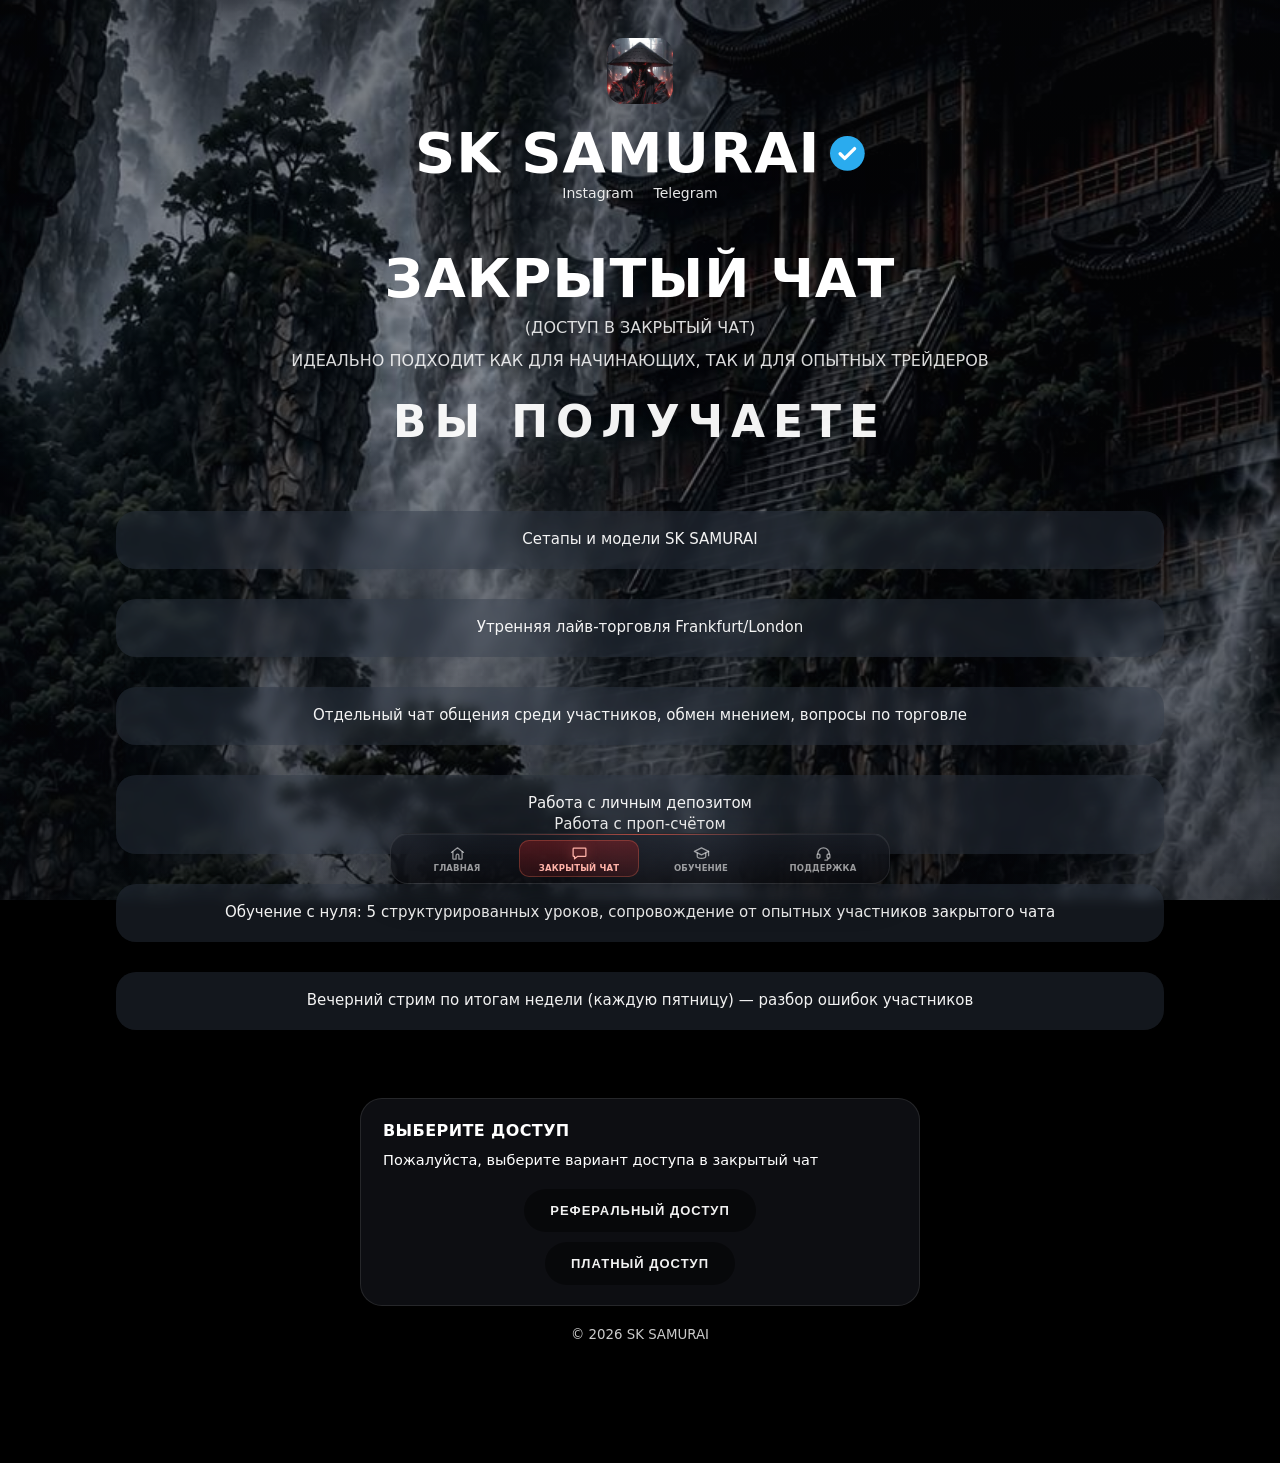
==== details-chat.html @ 68d544ca "changes" ====
<!doctype html>
<html lang="uk">
  <head>
    <meta charset="UTF-8" />
    <meta name="viewport" content="width=device-width, initial-scale=1.0" />
    <title>ЗАКРИТИЙ ЧАТ — SK SAMURAI</title>
    <meta name="description" content="SK-FX PREDATORS — Закритий чат" />
    <link rel="stylesheet" href="styles.css" />
  </head>

  <body data-page="chat">
    <header class="hero" id="top">
      <div class="hero__top">
<img class="hero__logo" src="assets/logo.jpg" alt="SK-FX logo" />
        <h1 class="hero__title">
          SK SAMURAI
          <svg class="hero__verified" viewBox="0 0 24 24" aria-label="Verified" role="img">
            <circle cx="12" cy="12" r="12" fill="#2AABEE"/>
            <path d="M7 12.3l3.2 3.2L17 8.7" fill="none" stroke="#fff" stroke-width="2.3" stroke-linecap="round" stroke-linejoin="round"/>
          </svg>
        </h1>

        <nav class="hero__links" data-i18n-aria="common.navAria" aria-label="Navigation links">
          <a class="link" href="https://www.instagram.com/jeys_voker?igsh=MWp3Y2gwNGY2YXdjdg%3D%3D&utm_source=qr" target="_blank" rel="noopener" data-i18n="common.instagram">Instagram</a>
          <a class="link" href="https://t.me/+vmnQzVOUlys3ZmFi" target="_blank" rel="noopener" data-i18n="common.telegram">Telegram</a>
        </nav>
      </div>
    </header>

    <main class="page">
      <section class="section" data-i18n-aria="chat.sectionAria" aria-label="Деталі: Закритий чат">
        <div class="chat-intro">
          <h2 class="card__title" data-i18n="chat.title">ЗАКРИТИЙ ЧАТ</h2>
          <p class="card__text chat-intro__sub" data-i18n="chat.sub">(ДОСТУП У ЗАКРИТИЙ ЧАТ)</p>
          <p class="card__text chat-intro__desc" data-i18n="chat.desc">ІДЕАЛЬНО ПІДХОДИТЬ ЯК ДЛЯ ПОЧАТКІВЦІВ, ТАК І ДЛЯ ДОСВІДЧЕНИХ ТРЕЙДЕРІВ</p>
          <h2 class="section-label" data-i18n="chat.gets">ВИ ОТРИМУЄТЕ</h2>
        </div>

        <article class="card card--big card--transparent">
          <div class="card__body card__body--center">
            <div class="stack">
              <div class="pill" data-i18n="chat.pill1">Сетапи та моделі SK SAMURAI</div>
              <div class="pill" data-i18n="chat.pill2">Ранкова лайв-торгівля Frankfurt/London</div>
              <div class="pill" data-i18n="chat.pill3">Окремий чат спілкування між учасниками, обмін думками, запитання щодо торгівлі</div>
              <div class="pill" data-i18n-html="chat.pill4">Робота з особистим депозитом<br />Робота з проп-рахунком</div>
              <div class="pill" data-i18n="chat.pill5">Навчання з нуля: 5 структурованих уроків, супровід від досвідчених учасників закритого чату</div>
              <div class="pill" data-i18n="chat.pill6">Вечірній стрим за підсумками тижня (щоп’ятниці) — розбір помилок учасників</div>
            </div>

          </div>
        </article>

        <div class="access-wizard" id="access-wizard">
          <!-- Крок 1: вибір типу доступу -->
          <div class="access-step" data-step="choice">
            <div class="access-head">
              <h3 class="access-title" data-i18n="chat.accessChoiceTitle">ОБЕРІТЬ ДОСТУП</h3>
            </div>
            <p class="access-desc" data-i18n="chat.accessChoiceDesc">Будь ласка, оберіть варіант доступу в закритий чат</p>
            <div class="access-actions">
              <button type="button" class="btn btn--ghost access-btn" data-goto="ref-intro" data-i18n="chat.accessReferralBtn">РЕФЕРАЛЬНИЙ ДОСТУП</button>
              <button type="button" class="btn btn--ghost access-btn" data-goto="paid-info" data-i18n="chat.accessPaidBtn">ПЛАТНИЙ ДОСТУП</button>
            </div>
          </div>

          <!-- Реферальний доступ: крок 1 — про компанію -->
          <div class="access-step" data-step="ref-intro" hidden>
            <div class="access-head">
              <h3 class="access-title" data-i18n="chat.refIntroTitle">БЕЗКОШТОВНИЙ ДОСТУП</h3>
            </div>
            <p class="access-desc" data-i18n="chat.refIntroText">Отримайте довічний доступ за партнерським посиланням із депозитом від 200$</p>
            <ul class="access-checklist">
              <li data-i18n="chat.refCheck1">Ознайомтесь із Forex-компанією</li>
              <li data-i18n="chat.refCheck2">Натисніть «Продовжити», щоб почати реєстрацію</li>
            </ul>
            <div class="access-actions">
              <a class="btn btn--ghost access-btn" href="https://regal-eocursor-ba6.notion.site/FxPro-165fbb7364fe805d9a84fd5944b085ef?source=copy_link" target="_blank" rel="noopener" data-i18n="chat.aboutFxproBtn">ПРО КОМПАНІЮ FXPRO</a>
              <button type="button" class="btn btn--primary access-btn" data-goto="ref-instructions" data-i18n="chat.continueBtn">ПРОДОВЖИТИ</button>
              <button type="button" class="access-back" data-goto="choice" data-i18n="chat.backBtn">НАЗАД</button>
            </div>
          </div>

          <!-- Реферальний доступ: крок 2 — інструкція -->
          <div class="access-step" data-step="ref-instructions" hidden>
            <div class="access-head">
              <h3 class="access-title" data-i18n="chat.refInstrTitle">ІНСТРУКЦІЯ</h3>
            </div>
            <ol class="access-steps-list">
              <li data-i18n="chat.refStep1">Натисни «Реєстрація»</li>
              <li data-i18n="chat.refStep2">Проходиш реєстрацію</li>
              <li data-i18n="chat.refStep3">Проходиш верифікацію</li>
              <li data-i18n="chat.refStep4">Поповни торговий рахунок від 200$</li>
            </ol>
            <p class="access-note" data-i18n="chat.refReadyNote">Після цього натисни «Готово»</p>
            <div class="access-actions">
              <a class="btn btn--ghost access-btn" href="https://fxpro-direct.com/ru/partner/11310160?platform=web" target="_blank" rel="noopener" data-i18n="chat.registerBtn">РЕЄСТРАЦІЯ</a>
              <button type="button" class="btn btn--primary access-btn" data-goto="ref-done" data-i18n="chat.doneBtn">ГОТОВО</button>
              <button type="button" class="access-back" data-goto="ref-intro" data-i18n="chat.backBtn">НАЗАД</button>
            </div>
          </div>

          <!-- Реферальний доступ: крок 3 — написати менеджеру -->
          <div class="access-step" data-step="ref-done" hidden>
            <div class="access-head">
              <h3 class="access-title" data-i18n="chat.refDoneTitle">ВІДМІННО</h3>
            </div>
            <p class="access-desc" data-i18n="chat.refDoneText">Тепер напиши менеджеру. Він перевірить виконання інструкції та відкриє вам доступ у закритий чат</p>
            <div class="access-actions">
              <a class="btn btn--primary access-btn" href="https://t.me/manager_sk_ua" target="_blank" rel="noopener" data-i18n="chat.contactManagerBtn">НАПИСАТИ МЕНЕДЖЕРУ</a>
              <button type="button" class="access-back" data-goto="ref-instructions" data-i18n="chat.backBtn">НАЗАД</button>
            </div>
          </div>

          <!-- Платний доступ: крок 1 — інформація -->
          <div class="access-step" data-step="paid-info" hidden>
            <div class="access-head">
              <h3 class="access-title" data-i18n="chat.paidInfoTitle">ПЛАТНИЙ ДОСТУП</h3>
            </div>
            <p class="access-desc" data-i18n="chat.paidInfoDesc">Доступ із власним Prop / Live рахунком</p>
            <p class="access-price" data-i18n="chat.paidPrice">Ціна 49$ місяць</p>
            <div class="access-actions">
              <button type="button" class="btn btn--primary access-btn" data-goto="paid-pay" data-i18n="chat.payBtn">ОПЛАТИТИ — USDT / TRC20</button>
              <button type="button" class="access-back" data-goto="choice" data-i18n="chat.backBtn">НАЗАД</button>
            </div>
          </div>

          <!-- Платний доступ: крок 2 — реквізити -->
          <div class="access-step" data-step="paid-pay" hidden>
            <div class="access-head">
              <h3 class="access-title" data-i18n="chat.payTitle">Для оплати криптою здійсніть переказ 49$ за реквізитами нижче</h3>
            </div>

            <div class="wallet-box">
              <p class="wallet-box__hint" data-i18n="chat.copyHint">Скопіюйте адресу для оплати</p>
              <div class="wallet-box__row">
                <span class="wallet-box__address">TJ1zxPC26iV64qTiEa5rZTKNy17Evv8sGL</span>
                <button type="button" class="wallet-box__copy" data-copy-wallet="TJ1zxPC26iV64qTiEa5rZTKNy17Evv8sGL">
                  <span data-copy-label data-i18n="chat.copyBtnLabel">Копіювати</span>
                </button>
              </div>
            </div>

            <p class="access-network" data-i18n="chat.networkLabel">Мережа: USDT-TRC20</p>
            <p class="access-warning" data-i18n="chat.networkWarning">Будьте уважні та враховуйте комісію</p>
            <p class="access-note" data-i18n="chat.afterPayNote">Після оплати надішліть менеджеру скрін оплати</p>

            <div class="access-actions">
              <a class="btn btn--primary access-btn" href="https://t.me/manager_sk_ua" target="_blank" rel="noopener" data-i18n="chat.contactManagerBtn">НАПИСАТИ МЕНЕДЖЕРУ</a>
              <button type="button" class="access-back" data-goto="paid-info" data-i18n="chat.backBtn">НАЗАД</button>
            </div>
          </div>
        </div>
      </section>

      <footer class="footer">
        <small>© <span id="year"></span> SK SAMURAI</small>
      </footer>
    </main>

    <nav class="bottom-nav" data-i18n-aria="nav.navAria" aria-label="Нижня навігація">
      <a class="bottom-nav__item" href="index.html#home" data-i18n-aria="nav.homeAria" aria-label="Головна">
        <svg class="bottom-nav__icon" viewBox="0 0 24 24" fill="none" stroke="currentColor" stroke-width="1.8" stroke-linecap="round" stroke-linejoin="round">
          <path d="M3.5 10.5 12 4l8.5 6.5" />
          <path d="M5.5 9.5V19a1 1 0 0 0 1 1H10v-5a2 2 0 0 1 2-2h0a2 2 0 0 1 2 2v5h3.5a1 1 0 0 0 1-1V9.5" />
        </svg>
        <span class="bottom-nav__label" data-i18n="nav.home">Головна</span>
      </a>

      <a class="bottom-nav__item is-active" href="details-chat.html" data-i18n-aria="nav.chatAria" aria-label="Закритий чат">
        <svg class="bottom-nav__icon" viewBox="0 0 24 24" fill="none" stroke="currentColor" stroke-width="1.8" stroke-linecap="round" stroke-linejoin="round">
          <path d="M4 4.5h16a1 1 0 0 1 1 1V15a1 1 0 0 1-1 1H9.5L5 19.5V16H4a1 1 0 0 1-1-1V5.5a1 1 0 0 1 1-1z" />
        </svg>
        <span class="bottom-nav__label" data-i18n="nav.chat">Закритий чат</span>
      </a>

      <a class="bottom-nav__item" href="details-training.html" data-i18n-aria="nav.trainingAria" aria-label="Навчання">
        <svg class="bottom-nav__icon" viewBox="0 0 24 24" fill="none" stroke="currentColor" stroke-width="1.8" stroke-linecap="round" stroke-linejoin="round">
          <path d="M12 4 2 9l10 5 10-5-10-5z" />
          <path d="M6 11.5V16c0 1.5 2.7 3 6 3s6-1.5 6-3v-4.5" />
          <path d="M22 9v6" />
        </svg>
        <span class="bottom-nav__label" data-i18n="nav.training">Навчання</span>
      </a>

      <a class="bottom-nav__item" href="https://t.me/manager_sk_ua" target="_blank" rel="noopener" data-i18n-aria="nav.supportAria" aria-label="Підтримка">
        <svg class="bottom-nav__icon" viewBox="0 0 24 24" fill="none" stroke="currentColor" stroke-width="1.8" stroke-linecap="round" stroke-linejoin="round">
          <path d="M4 13v-1a8 8 0 0 1 16 0v1" />
          <path d="M4 13h1.5A1.5 1.5 0 0 1 7 14.5V17a1.5 1.5 0 0 1-1.5 1.5H4a1 1 0 0 1-1-1v-3.5A1 1 0 0 1 4 13z" />
          <path d="M20 13h-1.5A1.5 1.5 0 0 0 17 14.5V17a1.5 1.5 0 0 0 1.5 1.5H20a1 1 0 0 0 1-1v-3.5a1 1 0 0 0-1-1z" />
          <path d="M18.5 18.5v.5a2.5 2.5 0 0 1-2.5 2.5h-2" />
        </svg>
        <span class="bottom-nav__label" data-i18n="nav.support">Підтримка</span>
      </a>
    </nav>

    <script src="script.js"></script>
  </body>
</html>
---- styles.css ----
/* =========================
  styles.css (UPDATED FULL)
  - Kept your existing styles
  - Added QUANTUM home card + QUANTUM details styles
  - Added cta-row--left
========================= */

/* -----------------------------
   Base
------------------------------ */
* { box-sizing: border-box; }
html, body { height: 100%; }
body {
  margin: 0;
  font-family: system-ui, -apple-system, Segoe UI, Roboto, Arial, sans-serif;
  color: #fff;
  background: #000;
  overflow-x: hidden;
}

/* Background image + dim overlay */
body::before{
  content:"";
  position: fixed;
  inset: 0;
  background: url("assets/bg.jpg") center/cover no-repeat;
  z-index: -2;
}
body::after{
  content:"";
  position: fixed;
  inset: 0;
  background: linear-gradient(180deg, rgba(6,7,10,0.55) 0%, rgba(6,7,10,0.4) 30%, rgba(6,7,10,0.5) 70%, rgba(6,7,10,0.65) 100%);
  z-index: -1;
}

/* -----------------------------
   Layout
------------------------------ */
.page{
  padding: 18px 16px calc(28px + var(--bottom-nav-space, 84px));
}

.section{
  max-width: 1100px;
  margin: 0 auto;
}

.hero{
  padding: 28px 16px 0;
}

.hero__top{
  max-width: 1100px;
  margin: 0 auto;
  text-align: center;
  padding-top: 10px;
}

.hero__logo{
  width: 66px;
  height: 66px;
  border-radius: 16px;
  object-fit: cover;
  margin-bottom: 10px;
}

.hero__title{
  margin: 6px 0 0;
  font-size: clamp(32px, 5vw, 56px);
  font-weight: 800;
  letter-spacing: 1px;
  display: inline-flex;
  align-items: center;
  gap: 10px;
}

.hero__verified{
  width: 0.62em;
  height: 0.62em;
  flex: none;
  transform: translateY(1px);
}

.hero__subtitle{
  margin: 10px 0 14px;
  opacity: 0.9;
  letter-spacing: 2px;
  font-size: 12px;
  font-weight: 800;
}

.hero__links{
  display: inline-flex;
  gap: 20px;
  justify-content: center;
  align-items: center;
  margin-bottom: 18px;
}

.link{
  color: rgba(255,255,255,0.9);
  text-decoration: none;
  font-size: 14px;
}
.link:hover{ text-decoration: underline; }

/* -----------------------------
   Cards
------------------------------ */
.card{
  background: rgba(26, 30, 38, 0.72);
  border-radius: 26px;
  overflow: hidden;
  margin: 16px auto;
}

.card--big{
  width: 100%;
  padding: 0;
}

.card__body{
  padding: 28px 26px;
}

.card__body--center{
  text-align: center;
}

.card__kicker{
  font-size: 12px;
  letter-spacing: 2px;
  opacity: 0.85;
  margin-bottom: 10px;
  text-transform: uppercase;
}

.card__title{
  margin: 0;
  font-weight: 900;
  font-size: clamp(30px, 4.6vw, 54px);
  letter-spacing: 1px;
}

.card__lead{
  margin: 10px 0 10px;
  opacity: 0.92;
}

.card__text{
  margin: 10px 0 0;
  opacity: 0.92;
  line-height: 1.45;
}

.card__text--center{
  max-width: 720px;
  margin-left: auto;
  margin-right: auto;
}

.card--disclaimer{
  max-width: 1100px;
}

.card--mentor .card__body{
  text-align: center;
}

/* -----------------------------
   Bullets (mentor card on home)
------------------------------ */
.bullets{
  list-style: none;
  padding: 0;
  margin: 18px auto 0;
  max-width: 900px;
  text-align: center;
  line-height: 1.55;
  font-size: clamp(16px, 2vw, 26px);
  font-weight: 650;
  opacity: 0.95;
}
.bullets li{
  margin: 10px 0;
}
.bullets li::before{
  content: "• ";
}

/* -----------------------------
   QUANTUM (HOME card)
------------------------------ */
.card--quantum .card__body{
  text-align: left;
}

.quantum__title{
  margin: 0;
  font-weight: 900;
  font-size: clamp(34px, 5vw, 66px);
  letter-spacing: 1px;
  text-align: center;
}


.quantum__subtitle{
  margin: 10px auto 18px;
  opacity: 0.92;
  text-align: center;
  line-height: 1.45;
}

.quantum__list{
  list-style: none;
  padding: 0;
  margin: 0;
  font-size: clamp(16px, 2vw, 26px);
  font-weight: 650;
  line-height: 1.55;
  opacity: 0.95;
}

.quantum__list li{
  margin: 10px 0;
  display: flex;
  gap: 10px;
}
.quantum__list li::before{
  content: "■";
  opacity: 0.9;
  flex: 0 0 auto;
  transform: translateY(2px);
}

/* -----------------------------
   Pills / Stack (details)
------------------------------ */
.stack{
  display: grid;
  gap: 14px;
  margin-top: 18px;
}

.stack--loose{
  gap: 16px;
}

.pill{
  background: rgba(0,0,0,0.45);
  border-radius: 22px;
  padding: 18px 18px;
  line-height: 1.35;
  text-align: center;
  opacity: 0.95;
}

.pill--wide{
  width: min(860px, 100%);
  margin: 0 auto;
  font-size: clamp(18px, 2.2vw, 26px);
  font-weight: 650;
}

.pill--center{
  text-align: center;
}

/* -----------------------------
   Big separation blocks (mentor details)
------------------------------ */
.big-block{
  width: min(920px, 100%);
  margin: 18px auto 0;
  padding: 22px 18px;
  background: rgba(0,0,0,0.45);
  border-radius: 26px;
  font-size: clamp(18px, 2.2vw, 28px);
  line-height: 1.35;
  font-weight: 650;
}

.reviews-block{
  width: min(920px, 100%);
  margin: 18px auto 0;
  padding: 18px 16px 16px;
  border-radius: 26px;
  background: rgba(0,0,0,0.18);
}


.reviews-block--plain{
  background: transparent;
  padding-left: 0;
  padding-right: 0;
}

.purchase-panel{
  width: min(920px, 100%);
  margin: 40px auto 0;
  padding: 18px 16px 16px;
  border-radius: 26px;
  background: rgba(0,0,0,0.18);
}

.purchase-panel .cta-row{
  margin-top: 0;
}

.reviews-title{
  font-size: 20px;
  letter-spacing: 1px;
  opacity: 0.9;
  margin: 6px 0 12px;
  text-transform: uppercase;
}

/* QUANTUM: make reviews title boxed like screenshot */
.reviews-title--boxed{
  display: inline-block;
  padding: 10px 16px;
  border: 2px solid rgba(255,255,255,0.8);
  border-radius: 0;
  opacity: 0.95;
}

/* QUANTUM: slightly lighter reviews area */
.reviews-block--lite{
  background: rgba(0,0,0,0.10);
}

/* -----------------------------
   Story carousel
------------------------------ */
.story{
  position: relative;
  width: 100%;
}

.story__viewport{
  width: 100%;
  overflow: hidden;
  border-radius: 18px;
  background: rgba(0,0,0,0.35);
}

.story__track{
  display: flex;
  gap: 0;
  transition: transform 300ms ease;
  will-change: transform;
}

.story__slide{
  min-width: 100%;
  height: 380px;
  object-fit: contain;
  background: rgba(0,0,0,0.55);
}

.story__nav{
  position: absolute;
  top: 50%;
  transform: translateY(-50%);
  border: 0;
  width: 44px;
  height: 44px;
  border-radius: 999px;
  background: rgba(0,0,0,0.45);
  color: #fff;
  font-size: 26px;
  cursor: pointer;
  z-index: 2;
}
.story__nav:hover{ background: rgba(0,0,0,0.6); }
.story__nav--prev{ left: 10px; }
.story__nav--next{ right: 10px; }

.story__dots{
  display: flex;
  justify-content: center;
  gap: 8px;
  margin-top: 10px;
}
.story__dot{
  width: 8px;
  height: 8px;
  border-radius: 999px;
  background: rgba(255,255,255,0.35);
}
.story__dot.is-active{
  background: rgba(255,255,255,0.95);
}

/* -----------------------------
   Buttons / CTA
------------------------------ */
.cta-row{
  display: flex;
  justify-content: center;
  margin-top: 18px;
  gap: 12px;
  flex-wrap: wrap;
}

.cta-row--center{
  justify-content: center;
}

.cta-row--split{
  justify-content: center;
  gap: 14px;
}

/* NEW: left aligned CTA row (Quantum home screenshot button on left) */
.cta-row--left{
  justify-content: flex-start;
}

.btn{
  appearance: none;
  border: 0;
  cursor: pointer;
  padding: 14px 22px;
  border-radius: 10px;
  font-weight: 800;
  letter-spacing: 1px;
  text-transform: uppercase;
  font-size: 14px;
}

.btn--primary{
  background: #e01818;
  color: #fff;
  min-width: 240px;
  box-shadow: 0 10px 30px rgba(224, 24, 24, 0.25);
}
.btn--primary:hover{ filter: brightness(1.05); }

.btn--join{
  background: #d03326;
  color: #fff;
  text-decoration: none;
  display: inline-flex;
  align-items: center;
  justify-content: center;
  min-width: min(720px, 92vw);
  padding: 18px 22px;
  border-radius: 10px;
  font-size: 18px;
}

.btn--ghost{
  background: rgba(0,0,0,0.45);
  color: rgba(255,255,255,0.95);
  min-width: 160px;
  padding: 18px 22px;
  border-radius: 22px;
}

.btn[disabled]{
  opacity: 0.5;
  cursor: not-allowed;
  filter: grayscale(0.4);
}

/* -----------------------------
   Titles inside details (mobile-like)
------------------------------ */
.screen-title{
  margin: 6px 0 10px;
  font-size: clamp(34px, 5vw, 58px);
  font-weight: 900;
  letter-spacing: 1px;
}

/* QUANTUM: bigger/wider title like screenshot */
.screen-title--wide{
  font-size: clamp(44px, 7vw, 86px);
  letter-spacing: 2px;
  margin-top: 2px;
}

.screen-title--result{
  font-size: clamp(36px, 6vw, 78px);
  letter-spacing: 2px;
  margin-top: 26px;
}

/* -----------------------------
   QUANTUM DETAILS
------------------------------ */
.card--quantum-details{
  background: rgba(0,0,0,0.10); /* closer to screenshot "text on bg" */
}

.quantum-top__subtitle{
  margin: 0 0 16px;
  font-size: clamp(18px, 2.2vw, 30px);
  font-weight: 650;
  opacity: 0.95;
}

.quantum-top__stats{
  width: min(980px, 100%);
  margin: 0 auto 26px;
  display: grid;
  gap: 14px;
  font-size: clamp(18px, 2.3vw, 30px);
  font-weight: 650;
  line-height: 1.25;
}

.q-head{
  width: min(980px, 100%);
  margin: 22px auto 10px;
  text-align: left;
  font-size: clamp(28px, 4vw, 56px);
  font-weight: 900;
  letter-spacing: 1px;
}

.q-head--center{
  text-align: center;
}

.q-head--big{
  margin-top: 28px;
}

.q-paragraph{
  width: min(980px, 100%);
  margin: 0 auto 18px;
  text-align: left;
  font-size: clamp(18px, 2.1vw, 28px);
  line-height: 1.35;
  opacity: 0.95;
}

.q-format{
  width: min(980px, 100%);
  margin: 12px auto 24px;
  display: grid;
  gap: 14px;
}

.q-item{
  background: rgba(26, 30, 38, 0.72);
  border-radius: 22px;
  padding: 18px 18px;
  font-size: clamp(18px, 2.1vw, 28px);
  font-weight: 650;
  line-height: 1.25;
  text-align: left;
}

.q-includes{
  width: min(980px, 100%);
  margin: 0 auto 22px;
  display: grid;
  gap: 14px;
  font-size: clamp(18px, 2.1vw, 28px);
  font-weight: 650;
  line-height: 1.35;
  text-align: center; /* screenshot is centered */
}

.q-result{
  width: min(820px, 100%);
  margin: 8px auto 8px;
  background: rgba(26, 30, 38, 0.72);
  border-radius: 26px;
  padding: 22px 20px;
  font-size: clamp(18px, 2.1vw, 28px);
  font-weight: 650;
  line-height: 1.35;
  text-align: center;
}

/* -----------------------------
   Footer
------------------------------ */
.footer{
  text-align: center;
  opacity: 0.8;
  margin-top: 18px;
  padding-bottom: 8px;
}

/* -----------------------------
   Helpers
------------------------------ */
.is-hidden{ display: none !important; }

/* Spacing between cards so they do not overlap visually */
#home .card{
  margin: 22px auto;
}

/* Responsive tweaks */
@media (max-width: 560px){
  .card__body{ padding: 22px 18px; }
  .btn--primary{ min-width: 210px; }
  .story__slide{ height: 320px; }
  .q-item{ text-align: left; }
  .quantum__list li{ align-items: flex-start; }
}

.card--quantum .quantum-cta{
  display: flex;
  justify-content: center;
  margin-top: 18px;
}

/* Center text inside the QUANTUM "Подробнее" button */
.card--quantum a.btn{
  display: flex;
  align-items: center;
  justify-content: center;
  text-align: center;
  padding-left: 0;   /* прибираємо можливий зсув */
  padding-right: 0;  /* прибираємо можливий зсув */
}

.hero__links--social{
  display: flex;
  gap: 28px;
  justify-content: center;
  margin-top: 18px;
}

.social-link{
  display: flex;
  align-items: center;
  gap: 10px;
  color: #fff;
  text-decoration: none;
  font-weight: 500;
  transition: opacity .2s ease, transform .2s ease;
}

.social-link img{
  width: 22px;
  height: 22px;
  display: block;
}

.social-link:hover{
  opacity: 0.8;
  transform: translateY(-1px);
}

/* Clickable "ОТЗЫВЫ УЧЕНИКОВ" title */
.reviews-title--link{
  display: inline-flex;
  align-items: center;
  justify-content: center;
  gap: 10px;

  text-decoration: none;
  color: #fff;

  padding: 10px 18px;
  border-radius: 999px;

  /* glass + subtle border */
  background: rgba(0,0,0,.30);
  border: 1px solid rgba(255,255,255,.18);
  backdrop-filter: blur(10px);

  letter-spacing: .18em;
  text-transform: uppercase;

  transition: transform .18s ease, opacity .18s ease, border-color .18s ease, background .18s ease;
}

.reviews-title--price{
  border: none;
  cursor: default;
}

.reviews-title--price:hover{
  border: none;
  transform: none;
}

.reviews-title__icon{
  font-size: 0.95em;
  opacity: .85;
  transform: translateY(-1px);
}

.reviews-title--link:hover{
  transform: translateY(-1px);
  border-color: rgba(255,255,255,.35);
  background: rgba(0,0,0,.40);
}

.reviews-title--link:active{
  transform: translateY(0px);
  opacity: .92;
}

.reviews-title--link:focus-visible{
  outline: 2px solid rgba(255,255,255,.55);
  outline-offset: 4px;
}

/* MENTORSHIP: bullets left, while the card can stay centered */
.card--mentor .bullets{
  text-align: left;        /* головне */
  max-width: 720px;        /* щоб не тягнулося на всю ширину */
  margin: 18px auto 22px;  /* сам список по центру карточки */
  padding-left: 28px;      /* відступ під маркери */
}

/* якщо в тебе глобально li центряться або мають margin-auto */
.card--mentor .bullets li{
  text-align: left;
  margin: 0 0 12px 0;
  line-height: 1.5;
}

/* MENTORSHIP: real left bullets (no centered-looking text) */
.card--mentor .bullets{
  list-style: disc;              /* повертаємо нормальні маркери */
  list-style-position: outside;
  text-align: left;
  max-width: 820px;              /* трохи ширше, щоб не ламало рядки дивно */
  margin: 18px auto 22px;
  padding-left: 44px;            /* відступ під маркер + текст */
}

/* прибираємо штучну крапку "• " саме в mentor */
.card--mentor .bullets li::before{
  content: none !important;
}

.card--mentor .bullets li{
  margin: 10px 0;
  text-align: left;
}

.card--mentor .bullets{
  list-style: none;
  padding: 0;

  /* 🔥 головне тут */
  margin: 18px 0 22px;     /* було auto → тепер притиснуто вліво */
  max-width: 820px;

  text-align: left;
}

/* =========================
   MENTORSHIP: left list with bullets
========================= */
.card--mentor .bullets{
  list-style: disc;            /* ← повертаємо кружечки */
  list-style-position: outside;

  margin: 18px 0 22px;         /* ← притискаємо список вліво */
  padding-left: 28px;          /* ← місце під кружечки */

  max-width: 820px;
  text-align: left;
}

.card--mentor .bullets li{
  margin: 12px 0;
  text-align: left;
}

/* =========================
   CLOSED CHAT: bullets left only
========================= */
.card:not(.card--mentor):not(.card--quantum) .bullets{
  list-style: disc;
  list-style-position: outside;

  text-align: left;
  max-width: 820px;

  margin: 22px auto 26px;
  padding-left: 44px; /* відступ під кружечки */
}

.card:not(.card--mentor):not(.card--quantum) .bullets li{
  margin: 12px 0;
  text-align: left;
}

/* прибираємо штучні • якщо десь ще лишились */
.card:not(.card--mentor):not(.card--quantum) .bullets li::before{
  content: none !important;
}

/* CLOSED CHAT: bullets like mentor (left edge), but keep title/subtitle centered */
#home > .card:not(.card--mentor):not(.card--quantum) .bullets{
  list-style: disc;
  list-style-position: outside;

  text-align: left;
  max-width: none;        /* не обмежуємо ширину */
  width: 100%;            /* займає всю ширину карточки */

  margin: 22px 0 26px;    /* ВАЖЛИВО: без auto, щоб не центрувало */
  padding-left: 44px;     /* кружечки + відступ (як у mentor) */
}

/* прибираємо кастомний "• " (якщо десь лишився) */
#home > .card:not(.card--mentor):not(.card--quantum) .bullets li::before{
  content: none !important;
}

#home > .card:not(.card--mentor):not(.card--quantum) .bullets li{
  margin: 12px 0;
  text-align: left;
}

/* ===== FIX: "Закрытый чат" bullets як у "Менторшип" ===== */

/* 1) лишаємо заголовок/підзаголовок по центру */
#home .card.card--big:first-of-type .card__body--center{
  text-align: center;
}

/* 2) список зсуваємо вліво і робимо як у mentor */
#home .card.card--big:first-of-type .card__body--center .bullets{
  list-style: disc !important;
  list-style-position: outside;

  text-align: left !important;

  /* головне: прибираємо "центрування списку" */
  margin: 18px 0 22px !important;     /* БЕЗ auto */
  max-width: 820px !important;        /* як у mentor (можеш 720/820) */
  padding-left: 44px !important;      /* як у mentor */

  /* якщо десь є align/justify */
  display: block !important;
}

/* 3) прибираємо ваш кастомний маркер "• " (бо тепер нормальні кружечки) */
#home .card.card--big:first-of-type .card__body--center .bullets li::before{
  content: none !important;
}

/* 4) на всякий — текст кожного пункту точно зліва */
#home .card.card--big:first-of-type .card__body--center .bullets li{
  text-align: left !important;
}

/* QUANTUM: зробити маркери кружечками як у інших */
.quantum__list li::before{
  content: "•" !important;   /* було "■" */
  opacity: 0.95;
  transform: translateY(0);  /* щоб не було зсуву */
}

/* опційно: трохи нормальніший відступ між кружечком і текстом */
.quantum__list li{
  gap: 12px;
}

/* ===============================
   CHAT CARD — FORCE LEFT CONTENT
   (mobile friendly, like mentorship)
================================ */

/* прибираємо центр для тексту КРІМ заголовків */
.card[aria-label="Закритий чат"] .card__body{
  text-align: left;
}

/* заголовок і підзаголовок лишаємо по центру */
.card[aria-label="Закритий чат"] .card__title,
.card[aria-label="Закритий чат"] .card__text{
  text-align: center;
}

/* список — реально зліва */
.card[aria-label="Закритий чат"] .bullets{
  list-style: disc;
  list-style-position: outside;

  max-width: 100%;
  margin: 22px 0 26px;     /* ❗ без auto */
  padding-left: 48px;      /* ❗ сильний зсув вліво */

  text-align: left;
}

/* текст пунктів */
.card[aria-label="Закритий чат"] .bullets li{
  margin: 14px 0;
  font-size: clamp(16px, 4.2vw, 22px);
  line-height: 1.45;
}

/* на мобільному ще сильніше вліво */
@media (max-width: 560px){
  .card[aria-label="Закритий чат"] .bullets{
    padding-left: 36px;
  }
}

/* CHAT: subtitle center aligned */
.card[aria-label="Закритий чат"] .card__text{
  text-align: center;
  margin-left: auto;
  margin-right: auto;
}

/* CHAT: center alignment on mobile */
@media (max-width: 560px){
  .card[aria-label="Закритий чат"] .card__text{
    margin-left: auto;
    margin-right: auto;
    text-align: center;
  }

  .card[aria-label="Закритий чат"] .bullets{
    margin-left: 12px;   /* щоб subtitle і список були в одній лінії */
  }
}

.section-label{
  text-align: center;
  font-size: clamp(18px, 3vw, 23px);
  font-weight: 700;
  letter-spacing: 0.08em; /* ⬅️ вужче, як у заголовків */
  text-transform: uppercase;
  opacity: 0.9;
  margin: 24px 0 20px;
  position: relative;
}

.section-label::after{
  content: "";
  display: block;
  width: 90px;
  height: 1px;
  background: rgba(255,255,255,0.35);
  margin: 10px auto 0;
}

.chat-intro {
  text-align: center;
  margin-bottom: 32px;
}

.chat-intro .card__text {
  opacity: 0.85;
}

.chat-benefits {
  background: rgba(22, 26, 34, 0.85);
  border-radius: 24px;
  padding: 24px;
}

/* DETAILS-CHAT: top area without brown card */
.chat-intro{
  max-width: 1100px;
  margin: 0 auto 18px;
  padding: 10px 16px 0;
  text-align: center;
}

.chat-intro__sub{
  margin: 6px 0 0;
  opacity: 0.9;
}

.chat-intro__desc{
  margin: 10px 0 0;
  opacity: 0.85;
}

/* "ВЫ ПОЛУЧАЕТЕ" look */
.section-label{
  margin: 24px 0 10px;
  font-weight: 800;
  letter-spacing: .18em; /* якщо завелике — зменш до .10em */
  text-transform: uppercase;
  opacity: 0.95;
  font-size: clamp(22px, 4vw, 44px);
}

.section-label__line{
  width: 220px;
  height: 2px;
  background: rgba(255,255,255,0.35);
  margin: 0 auto;
  border-radius: 2px;
}

/* brown card starts AFTER the label */
.card--chat-body{
  margin-top: 14px;
}

/* REMOVE LINE UNDER "ВЫ ПОЛУЧАЕТЕ" */
.section-label::after,
.section-label::before {
  content: none !important;
  display: none !important;
}

/* ================================
   Transparent cards (Chat & Mentorship)
================================ */

.card--transparent {
  background: transparent !important;
  box-shadow: none !important;
}

/* ================================
   Pills — brown background blocks
   (Chat & Mentorship)
================================ */

.pill {
  background: rgba(52, 60, 74, 0.42); /* коричневий фон */
  color: #ffffff;

  border-radius: 20px;
  padding: 18px 26px;
  margin-bottom: 16px;

  text-align: center;
  font-size: 15px;
  line-height: 1.45;

  backdrop-filter: blur(6px);
  -webkit-backdrop-filter: blur(6px);
}

/* Мобільна адаптація */
@media (max-width: 600px) {
  .pill {
    font-size: 14px;
    padding: 16px 18px;
    border-radius: 18px;
  }
}

/* =========================
   QUANTUM — same brown as Chat & Mentorship
   ========================= */

/* Формат работы */
.card--quantum-details .q-item {
  background: rgba(52, 60, 74, 0.42); /* коричневий фон */
  border-radius: 28px;
  padding: 18px 24px;
  margin-bottom: 14px;
}

/* Что входит */
.card--quantum-details .q-includes > div {
  background: rgba(52, 60, 74, 0.42); /* коричневий фон */
  border-radius: 28px;
  padding: 18px 24px;
  margin-bottom: 14px;
}

/* Результат */
.card--quantum-details .q-result {
  background: rgba(52, 60, 74, 0.42); /* коричневий фон */
  border-radius: 28px;
  padding: 22px 26px;
}

/* Mentor — make big-block same brown as pills */
.card--transparent .big-block {
  background: rgba(52, 60, 74, 0.42); /* той самий коричневий */
  border-radius: 28px;
  padding: 22px 26px;
  color: #fff;
  text-align: center;
}

/* Force reviews button text to stay in one line */
.reviews-title {
  white-space: nowrap;
}

@media (max-width: 480px) {
  .reviews-title {
    font-size: 14px;
    letter-spacing: 0.04em;
  }
}

.big-block {
  margin-top: 100px;    /* відступ від верхніх фраз */
  margin-bottom: 50px; /* відступ до відгуків */
}

.screen-title {
  margin-bottom: 50px;
}

.quantum-top__subtitle {
  margin-top: 6px;   /* було більше */
  margin-bottom: 50px;
}

.quantum-top__stats {
  text-align: left;
  align-items: flex-start;
  max-width: 950px;
  margin: 0 auto 40px auto; /* по центру блок, але текст зліва */
}

.quantum-top__stats div {
  margin-bottom: 10px;
}

.q-head {
  margin-bottom: 24px;
}

.q-paragraph {
  margin-bottom: 22px;
  line-height: 1.6;
}

.q-head--center {
  margin-top: 100px;   /* головний відступ */
}

/* QUANTUM — убрать коричневый фон только в блоке "Что входит ?" */
.q-includes > div {
  background: transparent !important;
  box-shadow: none !important;
  border-radius: 0 !important;
  padding: 0 !important;
}

/* QUANTUM — отступ между результатом и кнопкой "Отзывы учеников" */
.q-result {
  margin-bottom: 48px;
}

/* QUANTUM — отступ между статистикой и блоком "ДЛЯ КОГО" */
.quantum-top__stats {
  margin-bottom: 75px;
}

/* Відстань МІЖ трьома карточками на головній */
#home {
  display: flex;
  flex-direction: column;
  gap: 12px; /* змінюй як треба: 60/80/100/120 */
}
/* FIXES */
.details-quantum .reviews-block{background: transparent !important;padding:0 !important;}
.details-quantum .story__viewport,
.details-quantum .story__slide{
  background: transparent !important;
}
.details-quantum .story{
  background: transparent !important;
}
.purchase-panel{
  margin-top:20px !important;
  padding-top:12px !important;
  padding-bottom:12px !important;
}
.purchase-panel .price-box{
  margin:0 auto 14px !important;
}
.purchase-panel .cta-row{
  margin-top:0 !important;
}


/* -----------------------------
   Language switcher
------------------------------ */
.language-switcher{
  display: inline-flex;
  flex-direction: column;
  gap: 10px;
  align-items: center;
  margin-bottom: 18px;
  width: 100%;
}

.language-switcher--inner{
  margin-bottom: 14px;
}

.language-switcher__label{
  font-size: 12px;
  letter-spacing: 1.5px;
  text-transform: uppercase;
  opacity: 0.92;
}

.language-switcher__dropdown{
  position: relative;
  display: inline-flex;
  justify-content: center;
}

.language-switcher__trigger{
  display: inline-flex;
  align-items: center;
  justify-content: center;
  gap: 10px;
  min-width: 116px;
  padding: 10px 14px;
  border-radius: 999px;
  border: 1px solid rgba(255,255,255,0.34);
  background: rgba(255,255,255,0.08);
  color: #fff;
  font-size: 14px;
  font-weight: 700;
  letter-spacing: 0.8px;
  cursor: pointer;
  backdrop-filter: blur(10px);
  -webkit-backdrop-filter: blur(10px);
  transition: background .18s ease, border-color .18s ease, transform .18s ease;
}

.language-switcher__trigger:hover{
  background: rgba(255,255,255,0.12);
  transform: translateY(-1px);
}

.language-switcher__trigger.is-open{
  background: rgba(255,255,255,0.14);
  border-color: rgba(255,255,255,0.52);
}

.language-switcher__current{
  display: inline-flex;
  align-items: center;
  gap: 8px;
}

.language-switcher__flag,
.language-option__flag{
  font-size: 15px;
  line-height: 1;
}

.language-switcher__current-code{
  min-width: 28px;
  text-align: left;
}

.language-switcher__chevron{
  font-size: 12px;
  opacity: 0.9;
  transition: transform .18s ease;
}

.language-switcher__trigger.is-open .language-switcher__chevron{
  transform: rotate(180deg);
}

.language-switcher__menu{
  position: absolute;
  top: calc(100% + 10px);
  left: 50%;
  transform: translateX(-50%);
  width: max-content;
  min-width: 208px;
  padding: 8px;
  border-radius: 18px;
  background: rgba(18, 20, 26, 0.92);
  border: 1px solid rgba(255,255,255,0.12);
  box-shadow: 0 18px 42px rgba(0,0,0,0.34);
  backdrop-filter: blur(14px);
  -webkit-backdrop-filter: blur(14px);
  display: grid;
  gap: 4px;
  z-index: 30;
}

.language-option{
  display: grid;
  grid-template-columns: 18px 32px 1fr;
  align-items: center;
  gap: 10px;
  width: 100%;
  padding: 10px 12px;
  border: 0;
  border-radius: 12px;
  background: transparent;
  color: #fff;
  text-align: left;
  cursor: pointer;
  transition: background .18s ease, transform .18s ease;
}

.language-option:hover{
  background: rgba(255,255,255,0.10);
  transform: translateY(-1px);
}

.language-option.is-active{
  background: rgba(255,255,255,0.14);
}

.language-option__code{
  font-size: 13px;
  font-weight: 800;
  letter-spacing: 0.8px;
}

.language-option__name{
  font-size: 13px;
  font-weight: 600;
  opacity: 0.94;
}


/* =========================
   FINAL FIXES (2026-03-20)
========================= */

/* Top block: keep language switcher + logo perfectly centered */
.hero__top{
  display: flex !important;
  flex-direction: column !important;
  align-items: center !important;
  justify-content: center !important;
}

.hero__top > *{
  margin-left: auto;
  margin-right: auto;
}

.language-switcher{
  display: flex !important;
  flex-direction: column !important;
  align-items: center !important;
  justify-content: center !important;
  width: 100%;
}

.language-switcher__buttons{
  display: flex !important;
  justify-content: center !important;
  align-items: center !important;
  width: 100%;
}

.hero__logo{
  display: block;
  margin-left: auto !important;
  margin-right: auto !important;
}

/* Closed chat subtitle: center aligned */
#home .card.card--big:first-of-type .card__body--center > .card__text{
  text-align: center !important;
  width: 100%;
  max-width: none !important;
  margin-left: auto !important;
  margin-right: auto !important;
}

@media (max-width: 560px){
  #home .card.card--big:first-of-type .card__body--center > .card__text{
    margin-left: auto !important;
    margin-right: auto !important;
    text-align: center !important;
  }
}


/* =========================
   FINAL FIXES (2026-03-21)
========================= */
.hero{
  position: relative;
}

.hero__top{
  position: relative;
}

.language-switcher{
  position: absolute !important;
  top: 6px;
  right: 0;
  width: auto !important;
  margin: 0 !important;
  align-items: flex-end !important;
  justify-content: flex-start !important;
  z-index: 50;
}

.language-switcher__label{
  display: none !important;
}

.language-switcher__dropdown{
  justify-content: flex-end;
}

.language-switcher__trigger{
  min-width: 92px;
  padding: 8px 12px;
  gap: 8px;
  font-size: 13px;
}

.language-switcher__current{
  gap: 6px;
}

.language-switcher__flag,
.language-option__flag{
  font-size: 14px;
}

.language-switcher__menu[hidden]{
  display: none !important;
}

.language-switcher__menu{
  top: calc(100% + 8px);
  left: auto;
  right: 0;
  transform: none;
  min-width: 176px;
  padding: 6px;
  border-radius: 16px;
}

.language-option{
  grid-template-columns: 16px 28px 1fr;
  gap: 8px;
  padding: 9px 10px;
  border-radius: 10px;
}

.language-option__code,
.language-option__name{
  font-size: 12px;
}

@media (max-width: 560px){
  .hero{
    padding-top: 22px;
  }

  .language-switcher{
    top: 2px;
    right: 4px;
  }

  .language-switcher__trigger{
    min-width: 84px;
    padding: 7px 10px;
    font-size: 12px;
  }

  .language-switcher__menu{
    min-width: 164px;
  }
}

/* -----------------------------
   Bottom navigation bar
------------------------------ */
:root{
  --bottom-nav-space: 84px;
}

.bottom-nav{
  position: fixed;
  left: 0;
  right: 0;
  bottom: calc(env(safe-area-inset-bottom, 0px) + 16px);
  z-index: 40;
  display: flex;
  justify-content: space-between;
  align-items: stretch;
  gap: 2px;
  max-width: 500px;
  width: calc(100% - 20px);
  margin: 0 auto;
  padding: 6px;
  background: linear-gradient(180deg, rgba(24, 27, 34, 0.5) 0%, rgba(16, 18, 24, 0.68) 55%, rgba(10, 11, 15, 0.78) 100%);
  backdrop-filter: blur(20px) saturate(150%);
  -webkit-backdrop-filter: blur(20px) saturate(150%);
  border: 1px solid rgba(255, 255, 255, 0.09);
  border-radius: 18px;
  box-shadow: 0 10px 34px rgba(0, 0, 0, 0.4), inset 0 1px 0 rgba(255, 255, 255, 0.06);
}

.bottom-nav::before{
  content: "";
  position: absolute;
  top: 0;
  left: 18%;
  right: 18%;
  height: 1px;
  background: linear-gradient(90deg, rgba(224, 24, 24, 0) 0%, rgba(255, 90, 70, 0.6) 50%, rgba(224, 24, 24, 0) 100%);
}

.bottom-nav__item{
  position: relative;
  flex: 1 1 0;
  display: flex;
  flex-direction: column;
  align-items: center;
  justify-content: center;
  gap: 2px;
  padding: 5px 3px 4px;
  border-radius: 10px;
  color: rgba(255, 255, 255, 0.58);
  text-decoration: none;
  text-align: center;
  transition: color 0.15s ease, background 0.15s ease;
}

.bottom-nav__item:hover{
  color: rgba(255, 255, 255, 0.88);
  background: rgba(255, 255, 255, 0.06);
}

.bottom-nav__icon{
  width: 17px;
  height: 17px;
  flex: none;
}

.bottom-nav__label{
  font-size: 8.5px;
  font-weight: 700;
  letter-spacing: 0.15px;
  line-height: 1.1;
  text-transform: uppercase;
}

.bottom-nav__item.is-active{
  color: #ffb3a8;
  background: linear-gradient(180deg, rgba(224, 24, 24, 0.28), rgba(224, 24, 24, 0.12));
  box-shadow: inset 0 0 0 1px rgba(255, 120, 90, 0.28);
}

.bottom-nav__item.is-active .bottom-nav__icon{
  filter: drop-shadow(0 0 6px rgba(255, 91, 77, 0.6));
}

@media (max-width: 380px){
  .bottom-nav__label{ font-size: 7.8px; }
  .bottom-nav__icon{ width: 16px; height: 16px; }
}

/* -----------------------------
   Access wizard (Закритий чат)
------------------------------ */
.access-wizard{
  width: min(560px, 100%);
  margin: 24px auto 0;
  background: rgba(18, 20, 26, 0.72);
  border: 1px solid rgba(255, 255, 255, 0.1);
  border-radius: 22px;
  backdrop-filter: blur(14px);
  -webkit-backdrop-filter: blur(14px);
  overflow: hidden;
}

.access-step{
  padding: 22px 22px 20px;
}

.access-head{
  margin-bottom: 10px;
}

.access-title{
  margin: 0;
  font-size: 16px;
  font-weight: 800;
  letter-spacing: 0.4px;
  text-transform: uppercase;
  color: #ffffff;
}

.access-desc{
  margin: 0 0 18px;
  font-size: 14.5px;
  line-height: 1.5;
  color: #ffffff;
}

.access-price{
  margin: -6px 0 18px;
  font-size: 15px;
  font-weight: 700;
  color: #ffffff;
}

.access-checklist{
  list-style: none;
  margin: 0 0 18px;
  padding: 0;
  display: grid;
  gap: 10px;
}

.access-checklist li{
  font-size: 14px;
  line-height: 1.4;
  color: #ffffff;
}

.access-steps-list{
  list-style: none;
  margin: 0 0 14px;
  padding: 0;
  display: grid;
  gap: 10px;
}

.access-steps-list li{
  font-size: 14px;
  line-height: 1.4;
  color: #ffffff;
}

.access-note{
  margin: 0 0 18px;
  font-size: 13px;
  color: #ffffff;
}

.access-actions{
  display: flex;
  flex-direction: column;
  align-items: center;
  gap: 10px;
}

.access-btn{
  width: auto;
  max-width: 100%;
  display: inline-flex;
  align-items: center;
  justify-content: center;
  font-size: 13px;
  min-width: 0;
  padding: 14px 26px;
  white-space: nowrap;
}

.access-back{
  appearance: none;
  background: none;
  border: none;
  padding: 6px 4px;
  margin-top: 2px;
  color: #ffffff;
  font-weight: 800;
  letter-spacing: 1px;
  text-transform: uppercase;
  font-size: 13px;
  text-decoration: underline;
  text-underline-offset: 3px;
  cursor: pointer;
}

.access-back:hover{
  opacity: 0.8;
}

.wallet-box{
  margin: 4px 0 18px;
  padding: 14px 16px;
  border-radius: 14px;
  background: rgba(0,0,0,0.35);
  border: 1px dashed rgba(255,255,255,0.22);
}

.wallet-box__hint{
  margin: 0 0 8px;
  font-size: 12.5px;
  color: #ffffff;
}

.wallet-box__row{
  display: flex;
  align-items: center;
  gap: 10px;
}

.wallet-box__address{
  flex: 1 1 auto;
  font-size: 13px;
  word-break: break-all;
  font-family: ui-monospace, SFMono-Regular, Menlo, Consolas, monospace;
  color: #fff;
}

.wallet-box__copy{
  flex: none;
  display: flex;
  align-items: center;
  gap: 6px;
  padding: 8px 12px;
  border-radius: 10px;
  background: rgba(255,255,255,0.1);
  border: 1px solid rgba(255,255,255,0.18);
  color: #fff;
  font-size: 12px;
  font-weight: 700;
  cursor: pointer;
  transition: background 0.15s ease;
}

.wallet-box__copy:hover{
  background: rgba(255,255,255,0.18);
}

.wallet-box__copy.is-copied{
  background: rgba(60, 190, 110, 0.35);
  border-color: rgba(60, 190, 110, 0.5);
}

.access-network{
  margin: 0 0 6px;
  font-size: 13.5px;
  color: #ffffff;
}

.access-warning{
  margin: 0 0 18px;
  font-size: 12.5px;
  color: #ffffff;
}
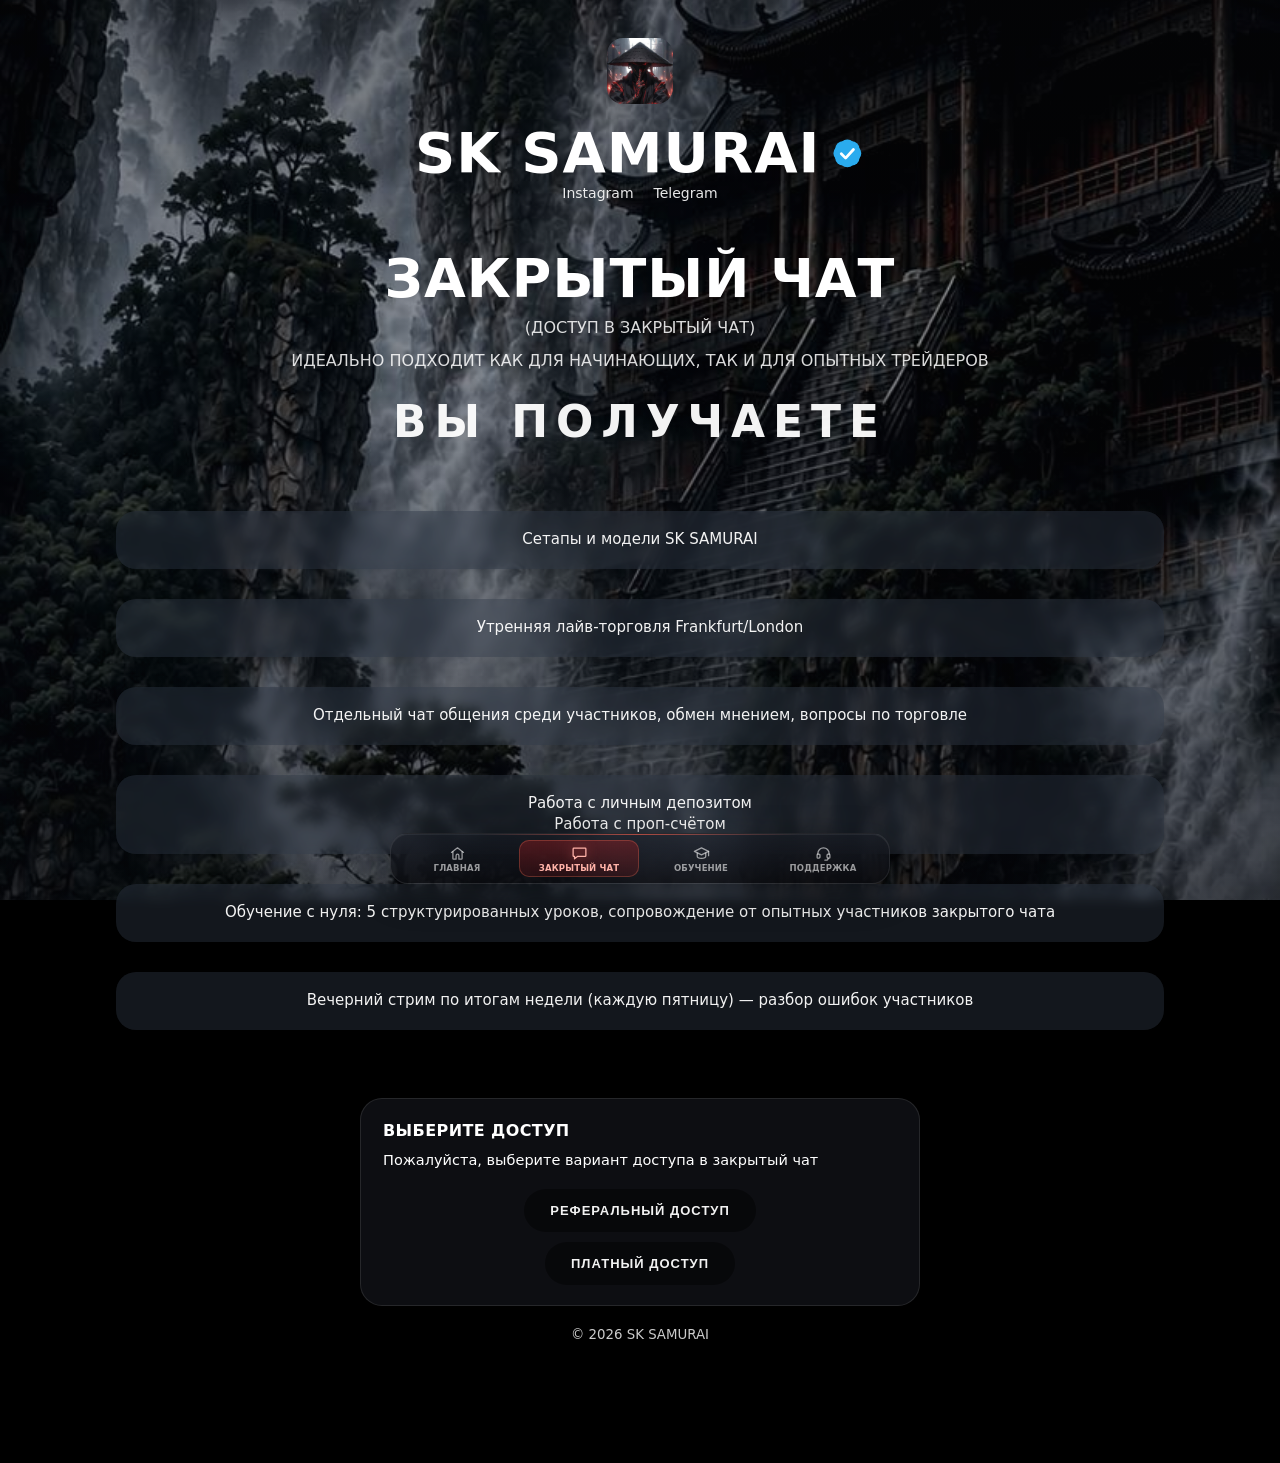
==== commit 3345e341: "changes" ====
--- a/details-chat.html
+++ b/details-chat.html
@@ -14,9 +14,12 @@
 <img class="hero__logo" src="assets/logo.jpg" alt="SK-FX logo" />
         <h1 class="hero__title">
           SK SAMURAI
-          <svg class="hero__verified" viewBox="0 0 24 24" aria-label="Verified" role="img">
-            <circle cx="12" cy="12" r="12" fill="#2AABEE"/>
-            <path d="M7 12.3l3.2 3.2L17 8.7" fill="none" stroke="#fff" stroke-width="2.3" stroke-linecap="round" stroke-linejoin="round"/>
+          <svg class="hero__verified" viewBox="0 0 40 40" aria-label="Verified" role="img">
+            <g fill="#2AABEE">
+              <rect x="6" y="6" width="28" height="28" rx="9"/>
+              <rect x="6" y="6" width="28" height="28" rx="9" transform="rotate(45 20 20)"/>
+            </g>
+            <path d="M13 20.5l5 5 9-10" fill="none" stroke="#fff" stroke-width="3.2" stroke-linecap="round" stroke-linejoin="round"/>
           </svg>
         </h1>
 
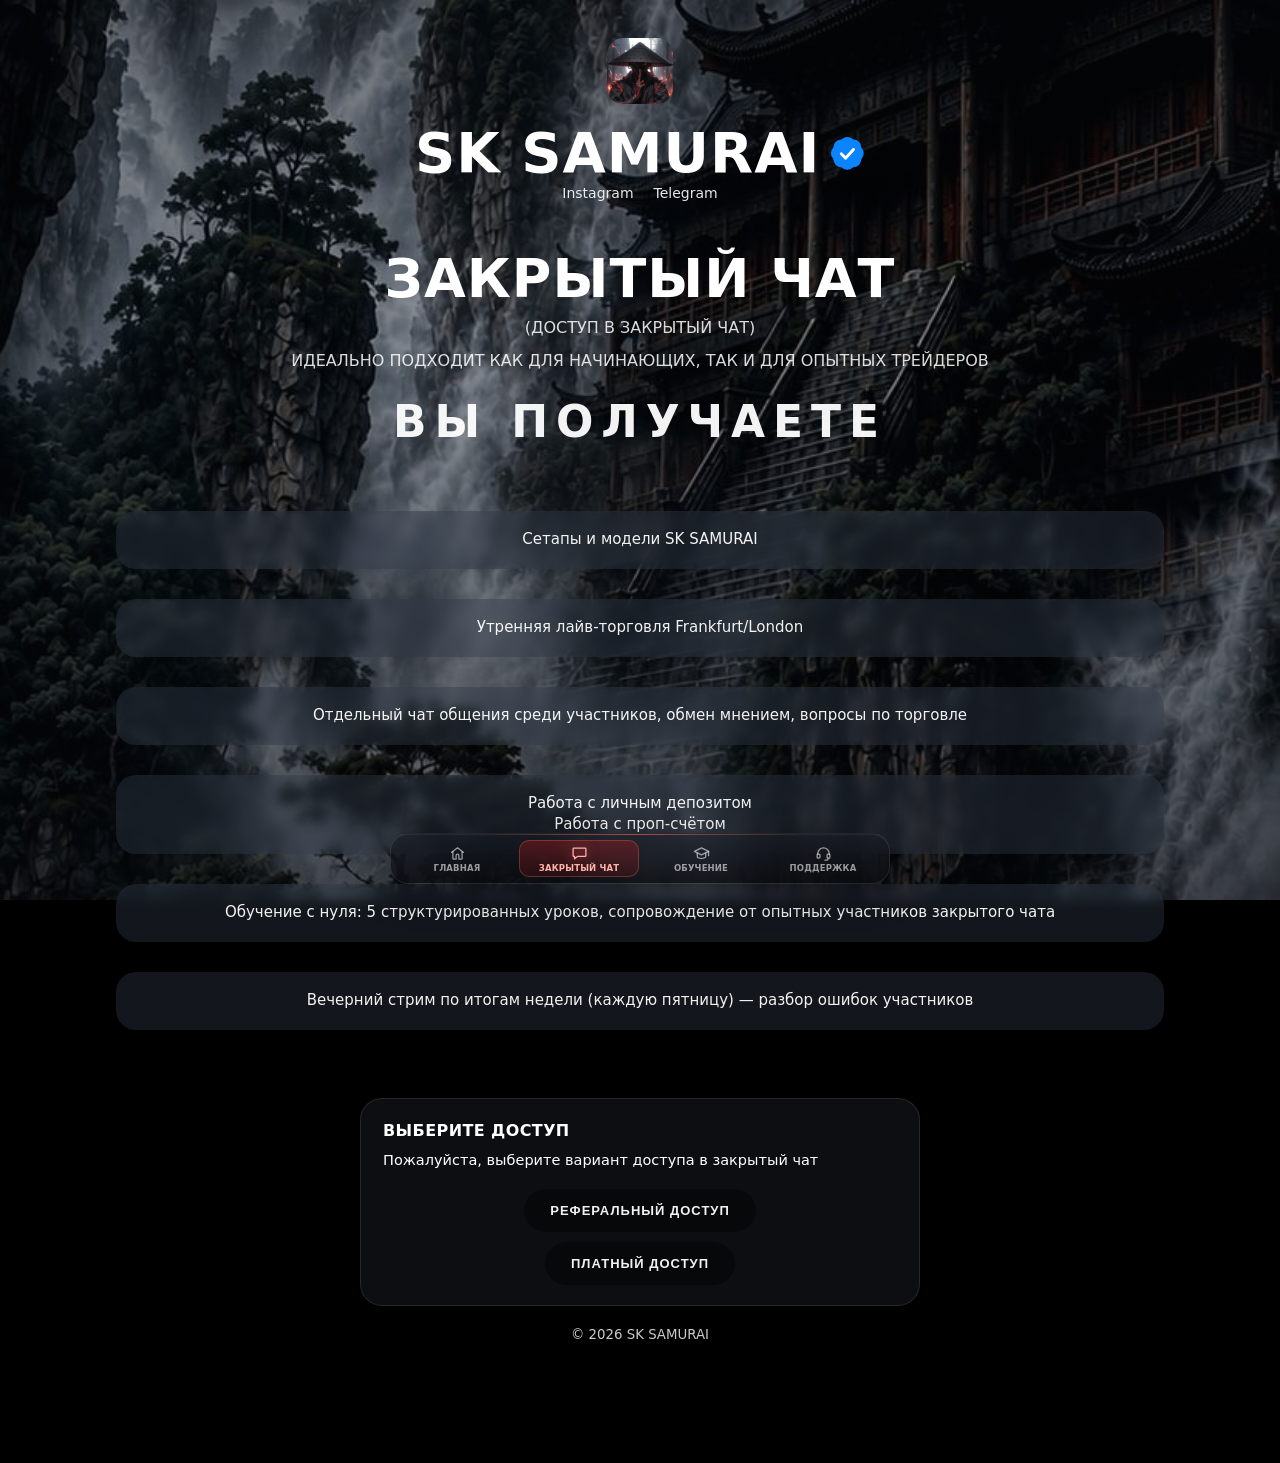
==== commit 342efa53: "changes" ====
--- a/details-chat.html
+++ b/details-chat.html
@@ -15,11 +15,11 @@
         <h1 class="hero__title">
           SK SAMURAI
           <svg class="hero__verified" viewBox="0 0 40 40" aria-label="Verified" role="img">
-            <g fill="#2AABEE">
-              <rect x="6" y="6" width="28" height="28" rx="9"/>
-              <rect x="6" y="6" width="28" height="28" rx="9" transform="rotate(45 20 20)"/>
+            <g fill="#0A84FF">
+              <rect x="4" y="4" width="32" height="32" rx="9"/>
+              <rect x="4" y="4" width="32" height="32" rx="9" transform="rotate(45 20 20)"/>
             </g>
-            <path d="M13 20.5l5 5 9-10" fill="none" stroke="#fff" stroke-width="3.2" stroke-linecap="round" stroke-linejoin="round"/>
+            <path d="M13 20.5l5 5 9-10" fill="none" stroke="#fff" stroke-width="3.4" stroke-linecap="round" stroke-linejoin="round"/>
           </svg>
         </h1>
 
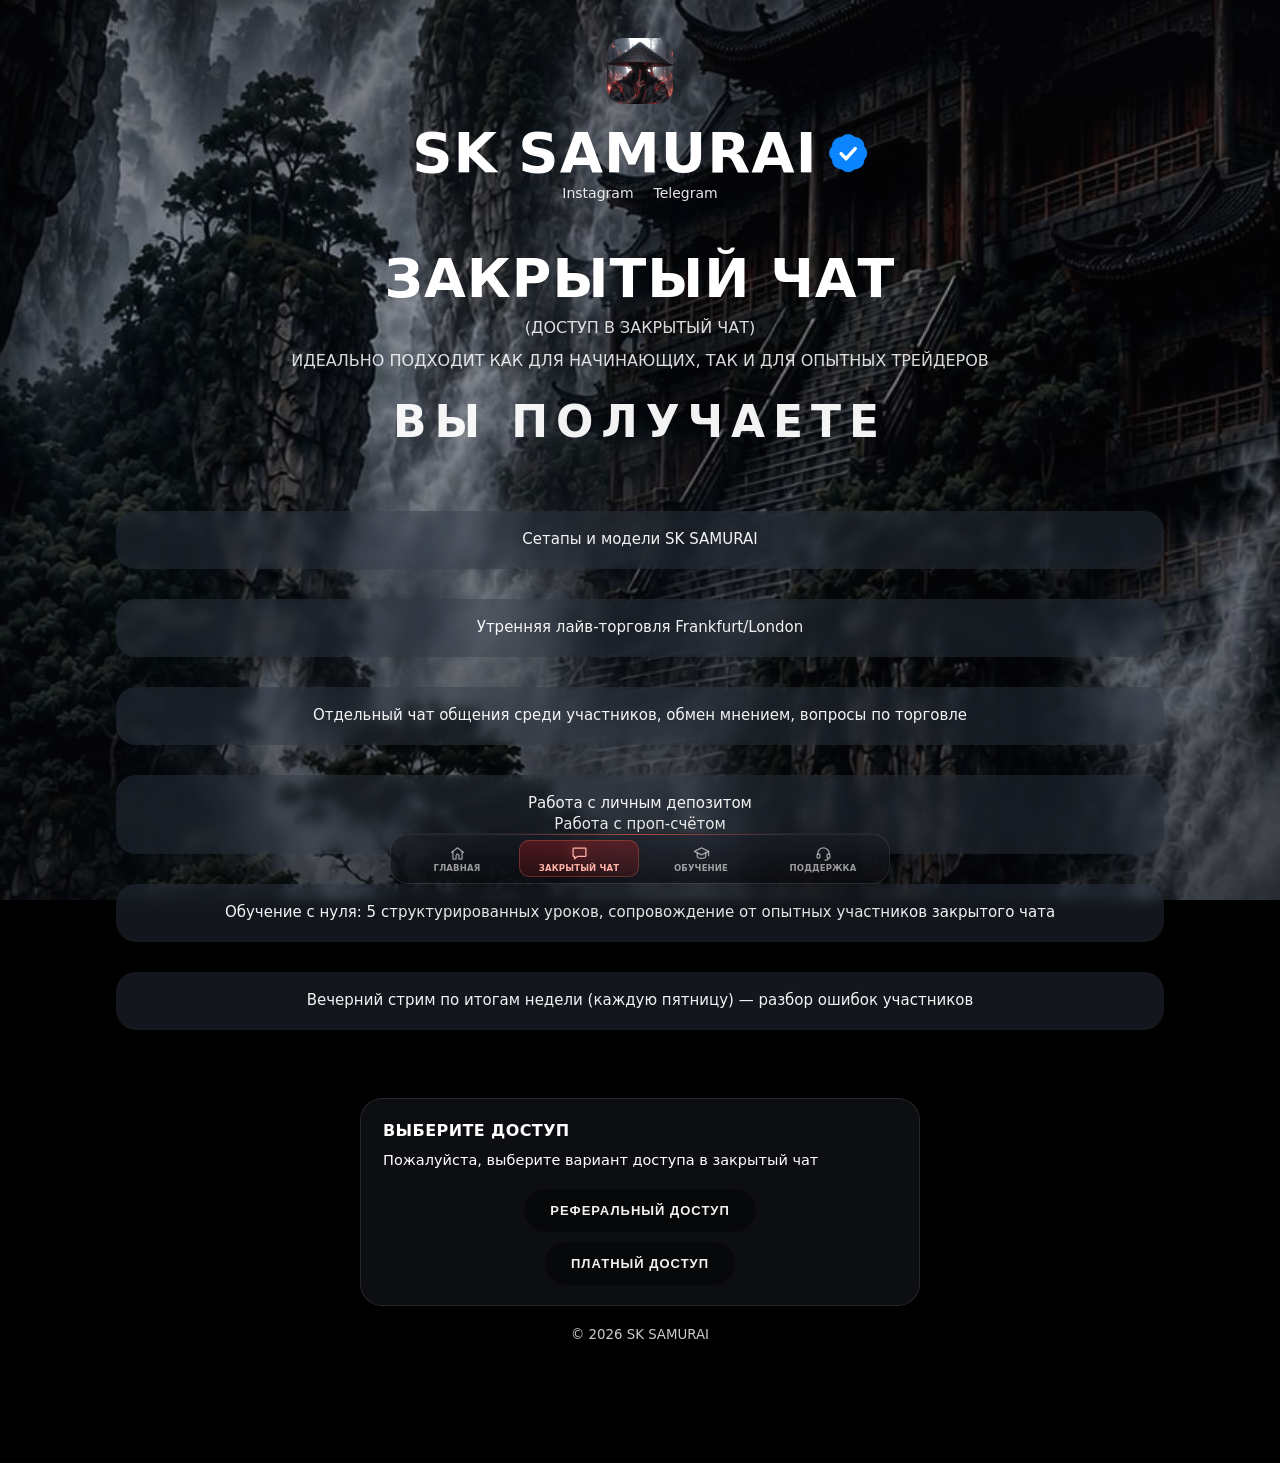
==== commit 9311bbfa: "changes" ====
--- a/details-chat.html
+++ b/details-chat.html
@@ -71,7 +71,7 @@
             <div class="access-head">
               <h3 class="access-title" data-i18n="chat.refIntroTitle">БЕЗКОШТОВНИЙ ДОСТУП</h3>
             </div>
-            <p class="access-desc" data-i18n="chat.refIntroText">Отримайте довічний доступ за партнерським посиланням із депозитом від 200$</p>
+            <p class="access-desc" data-i18n="chat.refIntroText">Отримайте довічний доступ за партнерським посиланням із депозитом від 300$</p>
             <ul class="access-checklist">
               <li data-i18n="chat.refCheck1">Ознайомтесь із Forex-компанією</li>
               <li data-i18n="chat.refCheck2">Натисніть «Продовжити», щоб почати реєстрацію</li>
@@ -92,7 +92,7 @@
               <li data-i18n="chat.refStep1">Натисни «Реєстрація»</li>
               <li data-i18n="chat.refStep2">Проходиш реєстрацію</li>
               <li data-i18n="chat.refStep3">Проходиш верифікацію</li>
-              <li data-i18n="chat.refStep4">Поповни торговий рахунок від 200$</li>
+              <li data-i18n="chat.refStep4">Поповни торговий рахунок від 300$</li>
             </ol>
             <p class="access-note" data-i18n="chat.refReadyNote">Після цього натисни «Готово»</p>
             <div class="access-actions">
--- a/styles.css
+++ b/styles.css
@@ -76,8 +76,8 @@
 }
 
 .hero__verified{
-  width: 0.62em;
-  height: 0.62em;
+  width: 0.72em;
+  height: 0.72em;
   flex: none;
   transform: translateY(1px);
 }
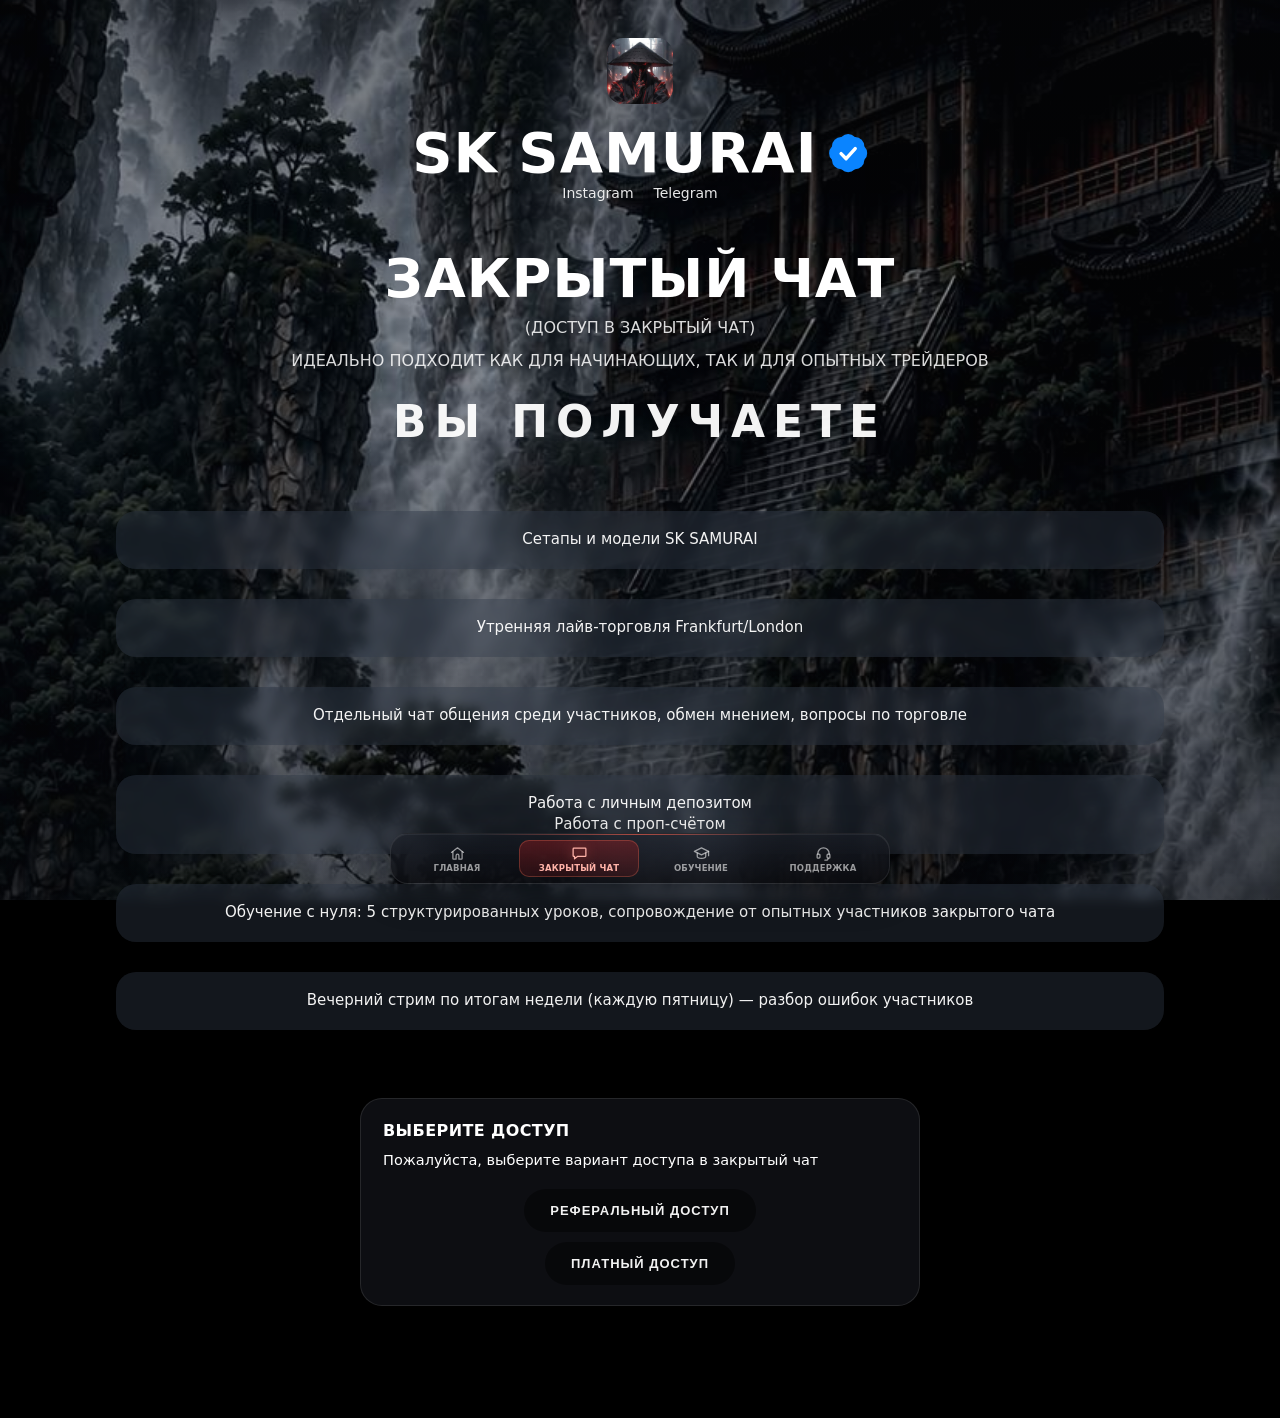
==== commit 1c54288f: "changes" ====
--- a/details-chat.html
+++ b/details-chat.html
@@ -154,10 +154,6 @@
           </div>
         </div>
       </section>
-
-      <footer class="footer">
-        <small>© <span id="year"></span> SK SAMURAI</small>
-      </footer>
     </main>
 
     <nav class="bottom-nav" data-i18n-aria="nav.navAria" aria-label="Нижня навігація">
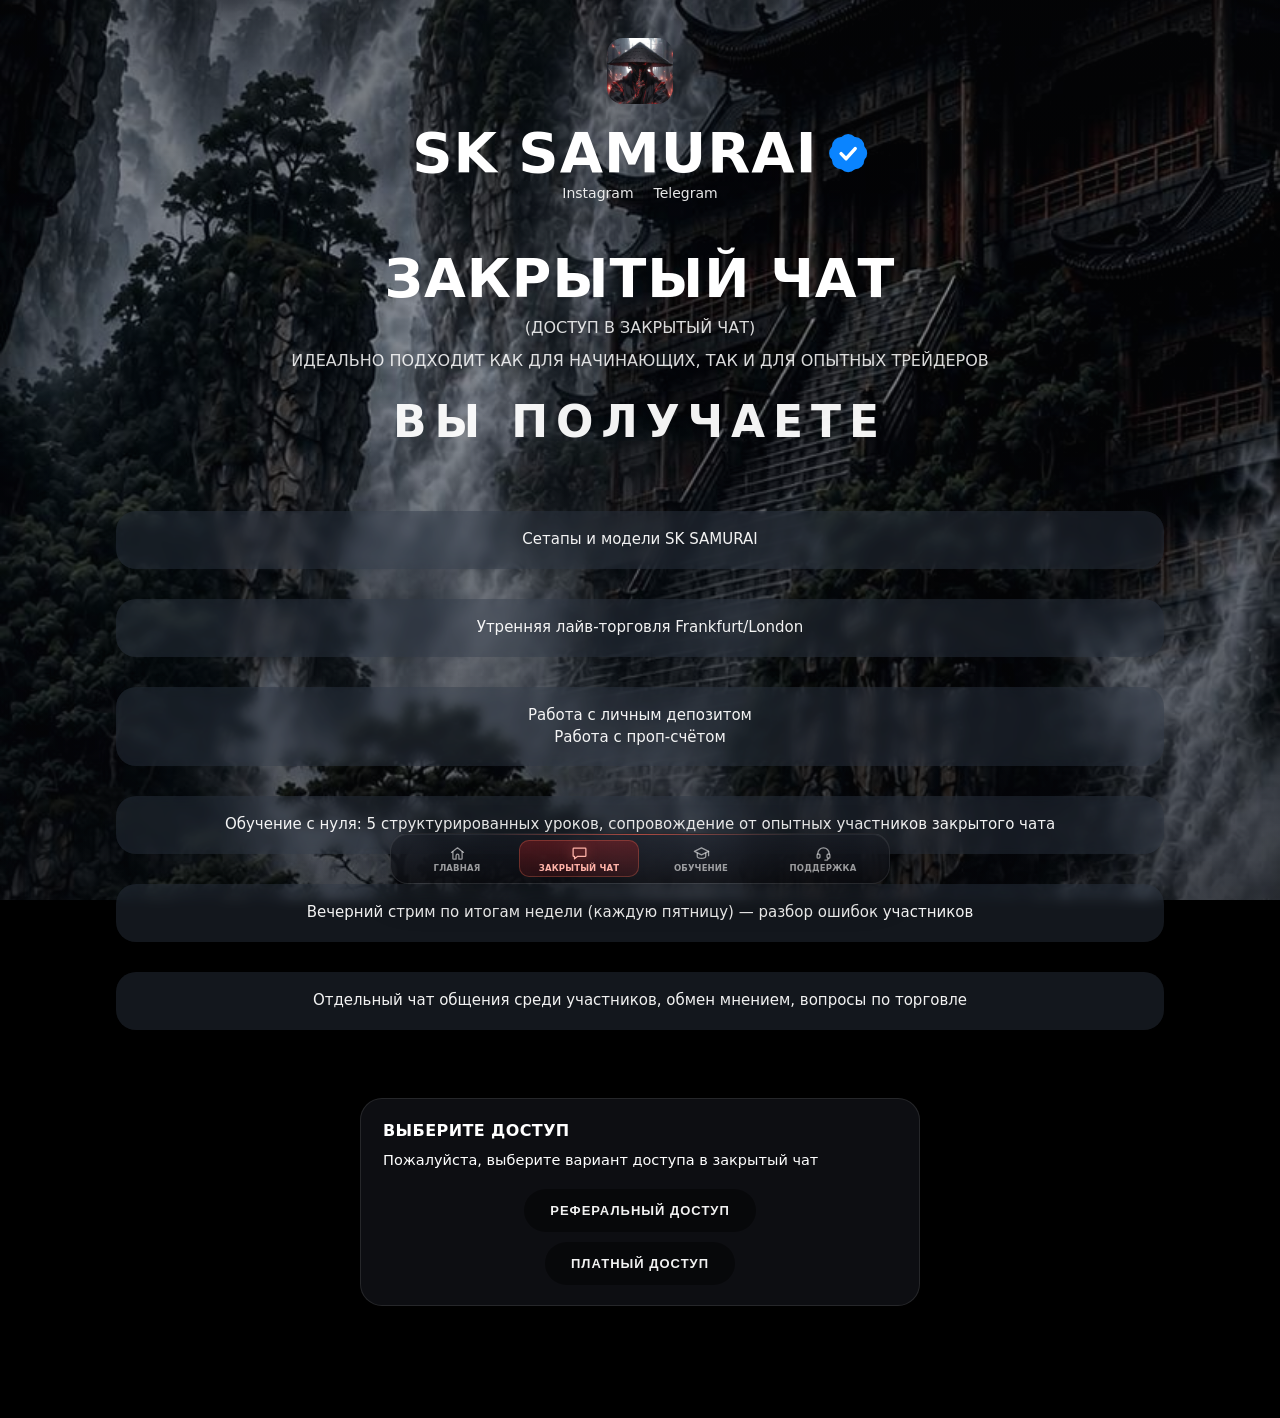
==== commit 0898346a: "changes" ====
--- a/details-chat.html
+++ b/details-chat.html
@@ -44,10 +44,10 @@
             <div class="stack">
               <div class="pill" data-i18n="chat.pill1">Сетапи та моделі SK SAMURAI</div>
               <div class="pill" data-i18n="chat.pill2">Ранкова лайв-торгівля Frankfurt/London</div>
-              <div class="pill" data-i18n="chat.pill3">Окремий чат спілкування між учасниками, обмін думками, запитання щодо торгівлі</div>
-              <div class="pill" data-i18n-html="chat.pill4">Робота з особистим депозитом<br />Робота з проп-рахунком</div>
-              <div class="pill" data-i18n="chat.pill5">Навчання з нуля: 5 структурованих уроків, супровід від досвідчених учасників закритого чату</div>
-              <div class="pill" data-i18n="chat.pill6">Вечірній стрим за підсумками тижня (щоп’ятниці) — розбір помилок учасників</div>
+              <div class="pill" data-i18n-html="chat.pill3">Робота з особистим депозитом<br />Робота з проп-рахунком</div>
+              <div class="pill" data-i18n="chat.pill4">Навчання з нуля: 5 структурованих уроків, супровід від досвідчених учасників закритого чату</div>
+              <div class="pill" data-i18n="chat.pill5">Вечірній стрим за підсумками тижня (щоп’ятниці) — розбір помилок учасників</div>
+              <div class="pill" data-i18n="chat.pill6">Окремий чат спілкування між учасниками, обмін думками, запитання щодо торгівлі</div>
             </div>
 
           </div>
@@ -120,7 +120,7 @@
               <h3 class="access-title" data-i18n="chat.paidInfoTitle">ПЛАТНИЙ ДОСТУП</h3>
             </div>
             <p class="access-desc" data-i18n="chat.paidInfoDesc">Доступ із власним Prop / Live рахунком</p>
-            <p class="access-price" data-i18n="chat.paidPrice">Ціна 49$ місяць</p>
+            <p class="access-price" data-i18n="chat.paidPrice">Ціна 55$ місяць</p>
             <div class="access-actions">
               <button type="button" class="btn btn--primary access-btn" data-goto="paid-pay" data-i18n="chat.payBtn">ОПЛАТИТИ — USDT / TRC20</button>
               <button type="button" class="access-back" data-goto="choice" data-i18n="chat.backBtn">НАЗАД</button>
@@ -130,7 +130,7 @@
           <!-- Платний доступ: крок 2 — реквізити -->
           <div class="access-step" data-step="paid-pay" hidden>
             <div class="access-head">
-              <h3 class="access-title" data-i18n="chat.payTitle">Для оплати криптою здійсніть переказ 49$ за реквізитами нижче</h3>
+              <h3 class="access-title" data-i18n="chat.payTitle">Для оплати криптою здійсніть переказ 55$ за реквізитами нижче</h3>
             </div>
 
             <div class="wallet-box">
